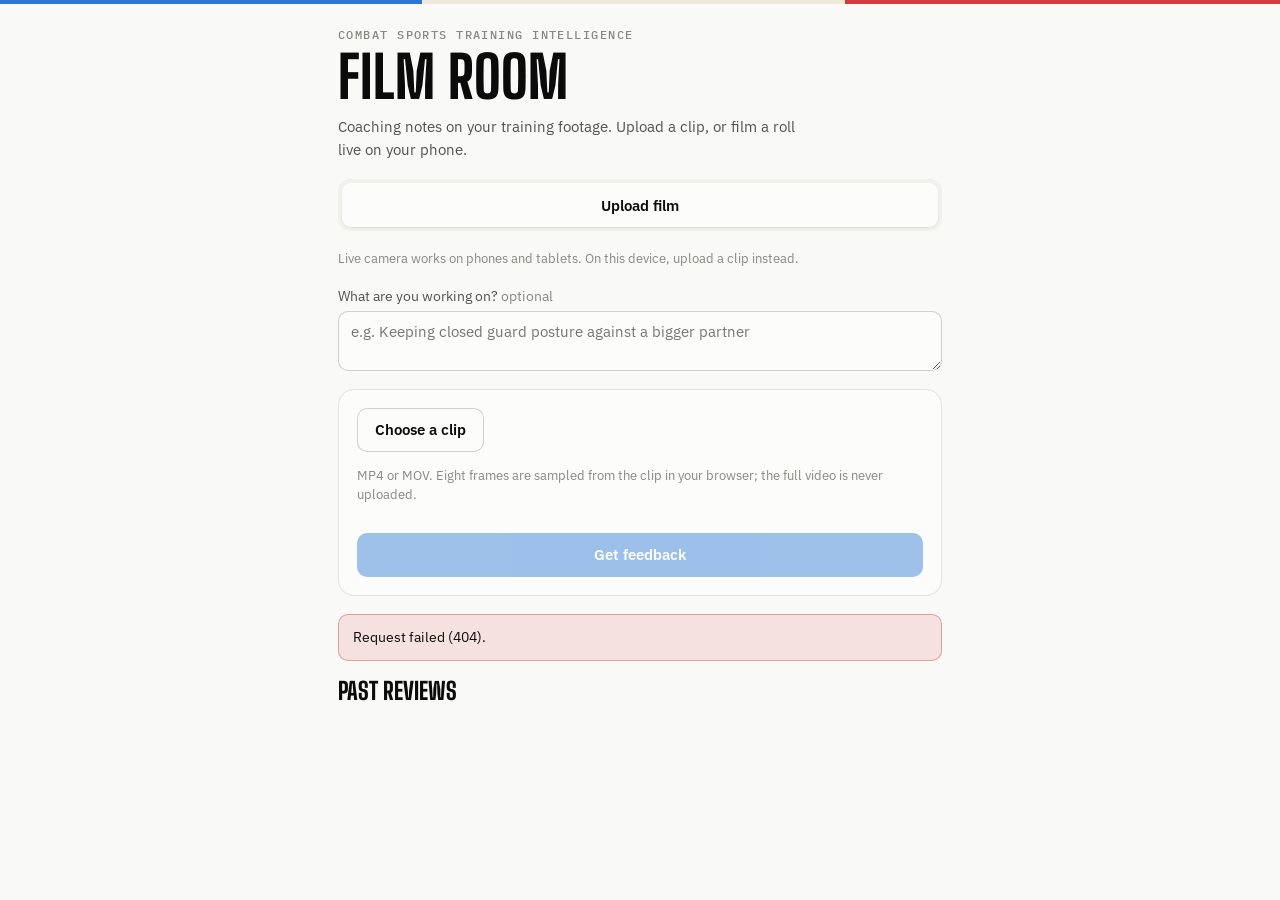
==== app/static/index.html @ 5978b4ed "Add Film Room app: upload and live-camera AI film review Flask backend (app/server.py) keeps the Ant" ====
<!doctype html>
<html lang="en">
<head>
<meta charset="UTF-8">
<meta name="viewport" content="width=device-width, initial-scale=1, viewport-fit=cover">
<title>Film Room</title>
<link rel="preconnect" href="https://fonts.googleapis.com">
<link rel="preconnect" href="https://fonts.gstatic.com" crossorigin>
<link href="https://fonts.googleapis.com/css2?family=Big+Shoulders+Display:wght@700;800&family=IBM+Plex+Sans:wght@400;500;600&family=IBM+Plex+Mono:wght@400;500&display=swap" rel="stylesheet">
<link rel="stylesheet" href="app.css">
</head>
<body>
<div class="tape"></div>
<main class="app">
  <header>
    <p class="eyebrow">Combat Sports Training Intelligence</p>
    <h1>Film Room</h1>
    <p class="lede">Coaching notes on your training footage. Upload a clip, or film a roll live on your phone.</p>
  </header>

  <form id="gate" class="panel" hidden>
    <label class="field">
      <span>Access code</span>
      <input id="tokenInput" type="password" autocomplete="off">
    </label>
    <button class="btn" type="submit">Unlock</button>
  </form>

  <nav class="modes" aria-label="Review mode">
    <button type="button" class="mode" data-mode="upload" aria-pressed="true">Upload film</button>
    <button type="button" class="mode" data-mode="live" aria-pressed="false" hidden>Live camera</button>
  </nav>
  <p id="desktopNote" class="hint" hidden>Live camera works on phones and tablets. On this device, upload a clip instead.</p>

  <label class="field">
    <span>What are you working on? <em>optional</em></span>
    <textarea id="context" rows="2" maxlength="500" placeholder="e.g. Keeping closed guard posture against a bigger partner"></textarea>
  </label>

  <section id="panelUpload" class="panel">
    <label class="btn btn-ghost file">
      Choose a clip
      <input id="clipInput" type="file" accept="video/*">
    </label>
    <p class="hint">MP4 or MOV. Eight frames are sampled from the clip in your browser; the full video is never uploaded.</p>
    <video id="clipVideo" class="offscreen" playsinline muted preload="auto"></video>
    <div id="thumbs" class="thumbs"></div>
    <button id="reviewClip" class="btn" type="button" disabled>Get feedback</button>
  </section>

  <section id="panelLive" class="panel" hidden>
    <div class="stage">
      <video id="liveVideo" playsinline muted></video>
      <p id="cue" class="cue" aria-live="polite">Start the camera and point it at the mat.</p>
    </div>
    <div class="row">
      <button id="liveStart" class="btn" type="button">Start camera</button>
      <button id="liveStop" class="btn btn-ghost" type="button" disabled>Stop and review</button>
    </div>
    <p id="liveStats" class="hint"></p>
  </section>

  <div id="notice" class="notice" role="alert" hidden></div>

  <section id="result" class="panel" hidden>
    <div class="result-head">
      <h2>Feedback</h2>
      <span id="resultMeta" class="meta"></span>
    </div>
    <div id="resultBody" class="body"></div>
  </section>

  <section class="history">
    <h2>Past reviews</h2>
    <div id="history"></div>
  </section>
</main>
<script src="app.js"></script>
</body>
</html>
---- app/static/app.css ----
:root {
  color-scheme: light;
  --page: #f9f9f7;
  --surface: #fcfcfb;
  --surface-2: #f1f0ea;
  --ink: #0b0b0b;
  --ink-2: #52514e;
  --muted: #898781;
  --border: rgba(11, 11, 11, 0.10);
  --border-strong: rgba(11, 11, 11, 0.18);
  --accent: #2a78d6;
  --accent-ink: #ffffff;
  --critical: #d03b3b;
}

@media (prefers-color-scheme: dark) {
  :root:not([data-theme="light"]) {
    color-scheme: dark;
    --page: #0d0d0d;
    --surface: #1a1a19;
    --surface-2: #202020;
    --ink: #ffffff;
    --ink-2: #c3c2b7;
    --muted: #8f8d87;
    --border: rgba(255, 255, 255, 0.10);
    --border-strong: rgba(255, 255, 255, 0.18);
    --accent: #3987e5;
    --accent-ink: #ffffff;
    --critical: #e2585a;
  }
}

:root[data-theme="dark"] {
  color-scheme: dark;
  --page: #0d0d0d;
  --surface: #1a1a19;
  --surface-2: #202020;
  --ink: #ffffff;
  --ink-2: #c3c2b7;
  --muted: #8f8d87;
  --border: rgba(255, 255, 255, 0.10);
  --border-strong: rgba(255, 255, 255, 0.18);
  --accent: #3987e5;
  --accent-ink: #ffffff;
  --critical: #e2585a;
}

*, *::before, *::after { box-sizing: border-box; }
[hidden] { display: none !important; }

body {
  margin: 0;
  background: var(--page);
  color: var(--ink);
  font-family: "IBM Plex Sans", system-ui, sans-serif;
  -webkit-font-smoothing: antialiased;
}

button:focus-visible, input:focus-visible, textarea:focus-visible, summary:focus-visible {
  outline: 2px solid var(--accent);
  outline-offset: 2px;
}

.tape {
  height: 4px;
  background: linear-gradient(90deg, var(--accent) 0 33%, #efe9da 33% 66%, var(--critical) 66%);
}

.app {
  max-width: 640px;
  margin: 0 auto;
  padding: 24px 18px calc(64px + env(safe-area-inset-bottom));
  display: flex;
  flex-direction: column;
  gap: 18px;
}

h1, h2 {
  font-family: "Big Shoulders Display", sans-serif;
  font-weight: 800;
  text-transform: uppercase;
  line-height: 1;
  margin: 0;
}
h1 { font-size: clamp(42px, 11vw, 58px); }
h2 { font-size: 24px; }

.eyebrow {
  margin: 0 0 6px;
  font: 500 12px/1.2 "IBM Plex Mono", monospace;
  letter-spacing: 0.12em;
  text-transform: uppercase;
  color: var(--muted);
}

.lede {
  margin: 10px 0 0;
  color: var(--ink-2);
  font-size: 15px;
  line-height: 1.5;
  max-width: 52ch;
}

.modes {
  display: grid;
  grid-auto-flow: column;
  grid-auto-columns: 1fr;
  gap: 4px;
  padding: 4px;
  background: var(--surface-2);
  border-radius: 12px;
}

.mode {
  min-height: 44px;
  border: 0;
  border-radius: 9px;
  background: transparent;
  color: var(--ink-2);
  font: 600 15px "IBM Plex Sans", sans-serif;
  cursor: pointer;
}
.mode[aria-pressed="true"] {
  background: var(--surface);
  color: var(--ink);
  box-shadow: 0 1px 2px rgba(0, 0, 0, 0.08);
}

.field {
  display: flex;
  flex-direction: column;
  gap: 6px;
  font-size: 14px;
  color: var(--ink-2);
}
.field em { color: var(--muted); font-style: normal; }

textarea, input[type="password"] {
  width: 100%;
  padding: 10px 12px;
  font: 15px "IBM Plex Sans", sans-serif;
  color: var(--ink);
  background: var(--surface);
  border: 1px solid var(--border-strong);
  border-radius: 10px;
}
textarea { resize: vertical; }

.panel {
  display: flex;
  flex-direction: column;
  gap: 14px;
  padding: 18px;
  background: var(--surface);
  border: 1px solid var(--border);
  border-radius: 16px;
}

.btn {
  min-height: 44px;
  padding: 0 18px;
  border: 0;
  border-radius: 10px;
  background: var(--accent);
  color: var(--accent-ink);
  font: 600 15px "IBM Plex Sans", sans-serif;
  cursor: pointer;
}
.btn:disabled { opacity: 0.45; cursor: not-allowed; }
.btn-ghost {
  background: transparent;
  color: var(--ink);
  box-shadow: inset 0 0 0 1px var(--border-strong);
}

.file {
  position: relative;
  display: inline-flex;
  align-items: center;
  justify-content: center;
  overflow: hidden;
  align-self: flex-start;
}
.file input {
  position: absolute;
  inset: 0;
  width: 100%;
  opacity: 0;
  cursor: pointer;
}

.row {
  display: flex;
  flex-wrap: wrap;
  gap: 10px;
}
.row > * { flex: 1 1 140px; }

.hint {
  margin: 0;
  font-size: 13px;
  line-height: 1.5;
  color: var(--muted);
}

.offscreen {
  position: absolute;
  width: 1px;
  height: 1px;
  opacity: 0;
  pointer-events: none;
}

.thumbs {
  display: grid;
  grid-template-columns: repeat(4, 1fr);
  gap: 6px;
}
.thumbs img {
  width: 100%;
  aspect-ratio: 4 / 3;
  object-fit: cover;
  border-radius: 8px;
  background: var(--surface-2);
}

.stage {
  position: relative;
  width: 100%;
  max-height: 70vh;
  aspect-ratio: 3 / 4;
  overflow: hidden;
  border-radius: 12px;
  background: #000;
}
.stage video {
  display: block;
  width: 100%;
  height: 100%;
  object-fit: cover;
}

.cue {
  position: absolute;
  left: 12px;
  right: 12px;
  bottom: 12px;
  margin: 0;
  padding: 12px 14px;
  border-radius: 10px;
  background: rgba(0, 0, 0, 0.72);
  color: #ffffff;
  font: 500 16px/1.4 "IBM Plex Sans", sans-serif;
}

.notice {
  padding: 12px 14px;
  border: 1px solid color-mix(in srgb, var(--critical) 40%, transparent);
  border-radius: 10px;
  background: color-mix(in srgb, var(--critical) 12%, transparent);
  font-size: 14px;
  line-height: 1.5;
}

.result-head {
  display: flex;
  flex-wrap: wrap;
  align-items: baseline;
  justify-content: space-between;
  gap: 12px;
}

.meta {
  font: 500 12px "IBM Plex Mono", monospace;
  color: var(--muted);
}

.body {
  max-width: 65ch;
  font-size: 15px;
  line-height: 1.6;
  white-space: pre-wrap;
}

.history { display: flex; flex-direction: column; gap: 10px; }
.history > div { display: flex; flex-direction: column; gap: 10px; }

details {
  padding: 12px 14px;
  background: var(--surface);
  border: 1px solid var(--border);
  border-radius: 12px;
}
summary {
  min-height: 28px;
  cursor: pointer;
  font-size: 14px;
  color: var(--ink-2);
}
details .body { margin-top: 10px; font-size: 14px; }

@media (prefers-reduced-motion: reduce) {
  * { scroll-behavior: auto !important; }
}
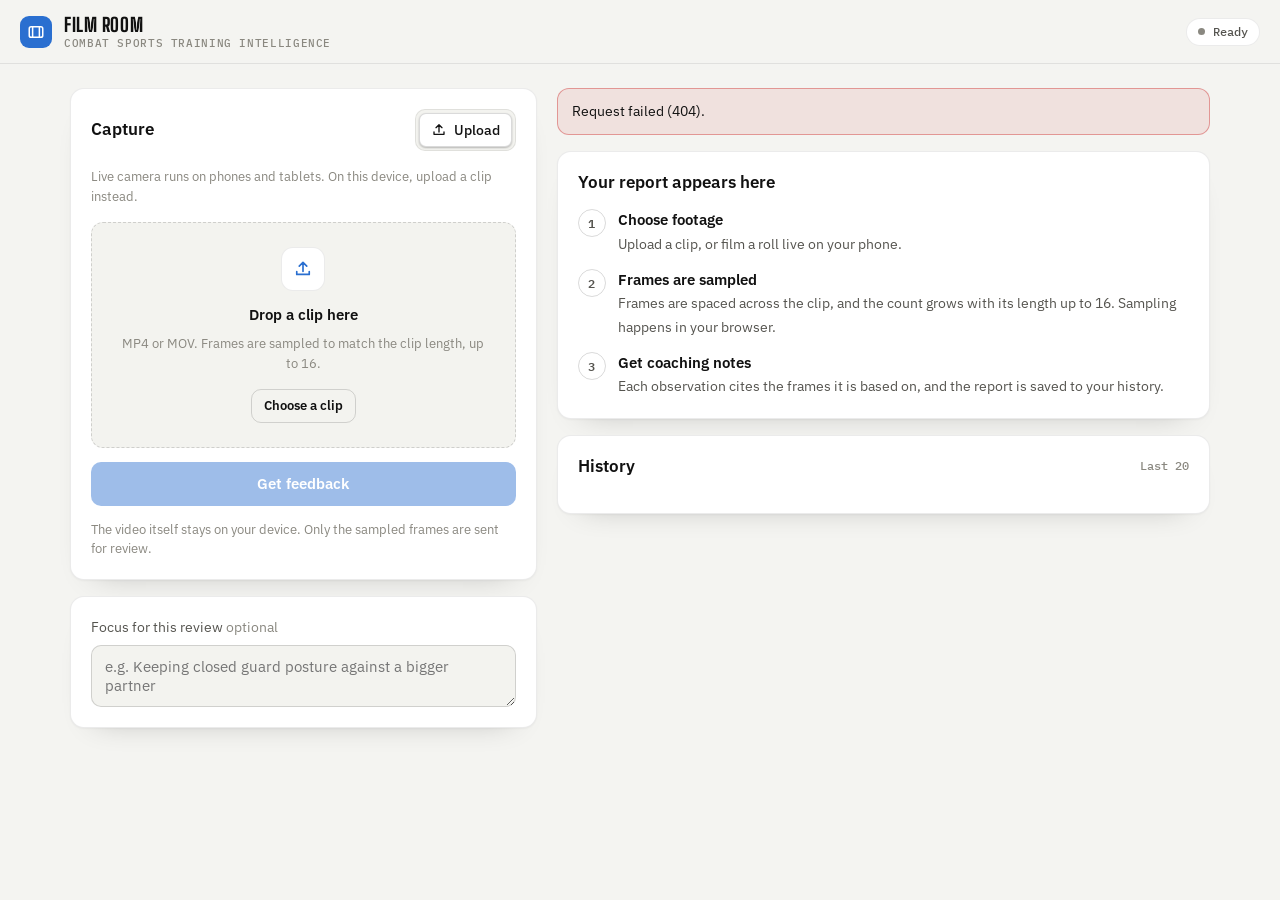
==== commit 85ba1804: "Add structured coaching reports, adaptive sampling, and tests Reports now use Claude's JSON-schema o" ====
--- a/app/static/index.html
+++ b/app/static/index.html
@@ -3,76 +3,145 @@
 <head>
 <meta charset="UTF-8">
 <meta name="viewport" content="width=device-width, initial-scale=1, viewport-fit=cover">
+<meta name="theme-color" content="#0d0e11">
 <title>Film Room</title>
 <link rel="preconnect" href="https://fonts.googleapis.com">
 <link rel="preconnect" href="https://fonts.gstatic.com" crossorigin>
-<link href="https://fonts.googleapis.com/css2?family=Big+Shoulders+Display:wght@700;800&family=IBM+Plex+Sans:wght@400;500;600&family=IBM+Plex+Mono:wght@400;500&display=swap" rel="stylesheet">
+<link href="https://fonts.googleapis.com/css2?family=Big+Shoulders+Display:wght@800&family=IBM+Plex+Sans:wght@400;500;600&family=IBM+Plex+Mono:wght@400;500;600&display=swap" rel="stylesheet">
 <link rel="stylesheet" href="app.css">
+<link rel="stylesheet" href="report.css">
 </head>
 <body>
-<div class="tape"></div>
-<main class="app">
-  <header>
-    <p class="eyebrow">Combat Sports Training Intelligence</p>
-    <h1>Film Room</h1>
-    <p class="lede">Coaching notes on your training footage. Upload a clip, or film a roll live on your phone.</p>
-  </header>
+<header class="topbar">
+  <div class="brand">
+    <span class="mark" aria-hidden="true">
+      <svg width="18" height="18" viewBox="0 0 24 24"><rect x="3" y="5" width="18" height="14" rx="2.5" fill="none" stroke="currentColor" stroke-width="2"/><path d="M7.5 5v14M16.5 5v14" stroke="currentColor" stroke-width="2"/></svg>
+    </span>
+    <div>
+      <p class="wordmark">Film Room</p>
+      <p class="crumb">Combat Sports Training Intelligence</p>
+    </div>
+  </div>
+  <span id="statusPill" class="pill" data-state="idle" role="status">
+    <span class="pill-dot" aria-hidden="true"></span>
+    <span id="statusText">Ready</span>
+  </span>
+</header>
 
-  <form id="gate" class="panel" hidden>
-    <label class="field">
-      <span>Access code</span>
-      <input id="tokenInput" type="password" autocomplete="off">
-    </label>
-    <button class="btn" type="submit">Unlock</button>
-  </form>
+<main class="layout">
+  <section class="capture" aria-label="Capture">
+    <form id="gate" class="card" hidden>
+      <label class="field">
+        <span>Access code</span>
+        <input id="tokenInput" type="password" autocomplete="off">
+      </label>
+      <button class="btn" type="submit">Unlock</button>
+    </form>
 
-  <nav class="modes" aria-label="Review mode">
-    <button type="button" class="mode" data-mode="upload" aria-pressed="true">Upload film</button>
-    <button type="button" class="mode" data-mode="live" aria-pressed="false" hidden>Live camera</button>
-  </nav>
-  <p id="desktopNote" class="hint" hidden>Live camera works on phones and tablets. On this device, upload a clip instead.</p>
+    <div class="card">
+      <div class="card-head">
+        <h2>Capture</h2>
+        <nav class="modes" aria-label="Review mode">
+          <button type="button" class="mode" data-mode="upload" aria-pressed="true">
+            <svg width="16" height="16" viewBox="0 0 24 24" aria-hidden="true"><path d="M12 15V4m0 0-4.5 4.5M12 4l4.5 4.5M4.5 15v3.5h15V15" fill="none" stroke="currentColor" stroke-width="2" stroke-linecap="round" stroke-linejoin="round"/></svg>
+            Upload
+          </button>
+          <button type="button" class="mode" data-mode="live" aria-pressed="false" hidden>
+            <svg width="16" height="16" viewBox="0 0 24 24" aria-hidden="true"><rect x="2.5" y="6.5" width="13" height="11" rx="2.5" fill="none" stroke="currentColor" stroke-width="2"/><path d="M15.5 11 21.5 7.5v9L15.5 13" fill="none" stroke="currentColor" stroke-width="2" stroke-linejoin="round"/></svg>
+            Live camera
+          </button>
+        </nav>
+      </div>
+      <p id="desktopNote" class="hint" hidden>Live camera runs on phones and tablets. On this device, upload a clip instead.</p>
 
-  <label class="field">
-    <span>What are you working on? <em>optional</em></span>
-    <textarea id="context" rows="2" maxlength="500" placeholder="e.g. Keeping closed guard posture against a bigger partner"></textarea>
-  </label>
+      <div id="panelUpload" class="stack">
+        <div id="dropzone" class="dropzone">
+          <span class="dropzone-icon" aria-hidden="true">
+            <svg width="20" height="20" viewBox="0 0 24 24"><path d="M12 15V4m0 0-4.5 4.5M12 4l4.5 4.5M4.5 15v3.5h15V15" fill="none" stroke="currentColor" stroke-width="2" stroke-linecap="round" stroke-linejoin="round"/></svg>
+          </span>
+          <span class="drop-title">Drop a clip here</span>
+          <span id="dropSub" class="drop-sub">MP4 or MOV. Frames are sampled to match the clip length, up to 16.</span>
+          <button id="chooseClip" class="btn btn-ghost btn-sm" type="button">Choose a clip</button>
+        </div>
+        <input id="clipInput" class="offscreen" type="file" accept="video/*" tabindex="-1">
+        <video id="clipVideo" class="offscreen" playsinline muted preload="auto"></video>
 
-  <section id="panelUpload" class="panel">
-    <label class="btn btn-ghost file">
-      Choose a clip
-      <input id="clipInput" type="file" accept="video/*">
-    </label>
-    <p class="hint">MP4 or MOV. Eight frames are sampled from the clip in your browser; the full video is never uploaded.</p>
-    <video id="clipVideo" class="offscreen" playsinline muted preload="auto"></video>
-    <div id="thumbs" class="thumbs"></div>
-    <button id="reviewClip" class="btn" type="button" disabled>Get feedback</button>
+        <div id="progress" class="progress" hidden>
+          <div class="progress-track"><div id="progressBar" class="progress-fill"></div></div>
+          <span id="progressText" class="progress-text"></span>
+        </div>
+        <div id="strip" class="strip" aria-label="Sampled frames"></div>
+
+        <button id="reviewClip" class="btn btn-block" type="button" disabled>Get feedback</button>
+        <p class="hint">The video itself stays on your device. Only the sampled frames are sent for review.</p>
+      </div>
+
+      <div id="panelLive" class="stack" hidden>
+        <div class="viewfinder">
+          <video id="liveVideo" playsinline muted aria-label="Live camera preview"></video>
+          <span class="corner tl" aria-hidden="true"></span>
+          <span class="corner tr" aria-hidden="true"></span>
+          <span class="corner bl" aria-hidden="true"></span>
+          <span class="corner br" aria-hidden="true"></span>
+          <span id="rec" class="rec" hidden><span class="rec-dot" aria-hidden="true"></span>REC</span>
+          <p id="cue" class="cue" aria-live="polite">Point the camera at the mat, then start.</p>
+        </div>
+        <dl class="stats">
+          <div><dt>Cues</dt><dd id="statCues">0</dd></div>
+          <div><dt>Frames</dt><dd id="statFrames">0</dd></div>
+          <div><dt>Elapsed</dt><dd id="statTime">0:00</dd></div>
+        </dl>
+        <div class="row">
+          <button id="liveStart" class="btn" type="button">Start camera</button>
+          <button id="liveStop" class="btn btn-ghost" type="button" disabled>Stop and review</button>
+        </div>
+      </div>
+    </div>
+
+    <div class="card">
+      <label class="field">
+        <span>Focus for this review <em>optional</em></span>
+        <textarea id="context" rows="2" maxlength="500" placeholder="e.g. Keeping closed guard posture against a bigger partner"></textarea>
+      </label>
+    </div>
   </section>
 
-  <section id="panelLive" class="panel" hidden>
-    <div class="stage">
-      <video id="liveVideo" playsinline muted></video>
-      <p id="cue" class="cue" aria-live="polite">Start the camera and point it at the mat.</p>
+  <section class="report" aria-label="Report">
+    <div id="notice" class="notice" role="alert" hidden></div>
+
+    <div id="empty" class="card">
+      <div class="card-head">
+        <h2>Your report appears here</h2>
+      </div>
+      <ol class="steps">
+        <li><span class="step-num">1</span><div><strong>Choose footage</strong><span>Upload a clip, or film a roll live on your phone.</span></div></li>
+        <li><span class="step-num">2</span><div><strong>Frames are sampled</strong><span>Frames are spaced across the clip, and the count grows with its length up to 16. Sampling happens in your browser.</span></div></li>
+        <li><span class="step-num">3</span><div><strong>Get coaching notes</strong><span>Each observation cites the frames it is based on, and the report is saved to your history.</span></div></li>
+      </ol>
     </div>
-    <div class="row">
-      <button id="liveStart" class="btn" type="button">Start camera</button>
-      <button id="liveStop" class="btn btn-ghost" type="button" disabled>Stop and review</button>
-    </div>
-    <p id="liveStats" class="hint"></p>
-  </section>
 
-  <div id="notice" class="notice" role="alert" hidden></div>
+    <article id="result" class="card" hidden>
+      <div class="card-head">
+        <div>
+          <p class="eyebrow">Coaching report</p>
+          <h2>Feedback</h2>
+        </div>
+        <button id="copyReport" class="btn btn-ghost btn-sm" type="button">Copy</button>
+      </div>
+      <div class="meta-row">
+        <span id="resultSource" class="chip">Uploaded clip</span>
+        <span id="resultMeta" class="meta"></span>
+      </div>
+      <div id="resultCards" class="cards"></div>
+    </article>
 
-  <section id="result" class="panel" hidden>
-    <div class="result-head">
-      <h2>Feedback</h2>
-      <span id="resultMeta" class="meta"></span>
-    </div>
-    <div id="resultBody" class="body"></div>
-  </section>
-
-  <section class="history">
-    <h2>Past reviews</h2>
-    <div id="history"></div>
+    <section class="card">
+      <div class="card-head">
+        <h2>History</h2>
+        <span class="meta">Last 20</span>
+      </div>
+      <div id="history" class="history-list"></div>
+    </section>
   </section>
 </main>
 <script src="app.js"></script>
--- a/app/static/app.css
+++ b/app/static/app.css
@@ -1,48 +1,68 @@
+/* Film Room. Dark-first, with a light variant. Tokens live on bare :root,
+   are swapped for light under the media query, and again under [data-theme]
+   so a manual choice wins in both directions. */
+
 :root {
+  color-scheme: dark;
+  --bg: #0d0e11;
+  --surface: #14151a;
+  --surface-2: #1b1d23;
+  --line: rgba(255, 255, 255, 0.08);
+  --line-strong: rgba(255, 255, 255, 0.15);
+  --text: #f2f2ef;
+  --text-2: #a7a7a0;
+  --text-3: #6e6e68;
+  --accent: #3987e5;
+  --accent-hover: #4a93ec;
+  --accent-ink: #ffffff;
+  --accent-soft: rgba(57, 135, 229, 0.14);
+  --warm: #eb6834;
+  --warm-soft: rgba(235, 104, 52, 0.14);
+  --danger: #e2585a;
+  --shadow: 0 1px 0 rgba(255, 255, 255, 0.03) inset, 0 16px 36px -24px rgba(0, 0, 0, 0.7);
+  --radius: 14px;
+}
+
+@media (prefers-color-scheme: light) {
+  :root:not([data-theme="dark"]) {
+    color-scheme: light;
+    --bg: #f4f4f1;
+    --surface: #ffffff;
+    --surface-2: #f3f3ef;
+    --line: rgba(12, 12, 12, 0.08);
+    --line-strong: rgba(12, 12, 12, 0.15);
+    --text: #111111;
+    --text-2: #55544f;
+    --text-3: #8a8880;
+    --accent: #2a6fd0;
+    --accent-hover: #225fbb;
+    --accent-ink: #ffffff;
+    --accent-soft: rgba(42, 111, 208, 0.10);
+    --warm: #d55a24;
+    --warm-soft: rgba(213, 90, 36, 0.10);
+    --danger: #cf3b3b;
+    --shadow: 0 1px 2px rgba(12, 12, 12, 0.04), 0 16px 32px -26px rgba(12, 12, 12, 0.3);
+  }
+}
+
+:root[data-theme="light"] {
   color-scheme: light;
-  --page: #f9f9f7;
-  --surface: #fcfcfb;
-  --surface-2: #f1f0ea;
-  --ink: #0b0b0b;
-  --ink-2: #52514e;
-  --muted: #898781;
-  --border: rgba(11, 11, 11, 0.10);
-  --border-strong: rgba(11, 11, 11, 0.18);
-  --accent: #2a78d6;
+  --bg: #f4f4f1;
+  --surface: #ffffff;
+  --surface-2: #f3f3ef;
+  --line: rgba(12, 12, 12, 0.08);
+  --line-strong: rgba(12, 12, 12, 0.15);
+  --text: #111111;
+  --text-2: #55544f;
+  --text-3: #8a8880;
+  --accent: #2a6fd0;
+  --accent-hover: #225fbb;
   --accent-ink: #ffffff;
-  --critical: #d03b3b;
-}
-
-@media (prefers-color-scheme: dark) {
-  :root:not([data-theme="light"]) {
-    color-scheme: dark;
-    --page: #0d0d0d;
-    --surface: #1a1a19;
-    --surface-2: #202020;
-    --ink: #ffffff;
-    --ink-2: #c3c2b7;
-    --muted: #8f8d87;
-    --border: rgba(255, 255, 255, 0.10);
-    --border-strong: rgba(255, 255, 255, 0.18);
-    --accent: #3987e5;
-    --accent-ink: #ffffff;
-    --critical: #e2585a;
-  }
-}
-
-:root[data-theme="dark"] {
-  color-scheme: dark;
-  --page: #0d0d0d;
-  --surface: #1a1a19;
-  --surface-2: #202020;
-  --ink: #ffffff;
-  --ink-2: #c3c2b7;
-  --muted: #8f8d87;
-  --border: rgba(255, 255, 255, 0.10);
-  --border-strong: rgba(255, 255, 255, 0.18);
-  --accent: #3987e5;
-  --accent-ink: #ffffff;
-  --critical: #e2585a;
+  --accent-soft: rgba(42, 111, 208, 0.10);
+  --warm: #d55a24;
+  --warm-soft: rgba(213, 90, 36, 0.10);
+  --danger: #cf3b3b;
+  --shadow: 0 1px 2px rgba(12, 12, 12, 0.04), 0 16px 32px -26px rgba(12, 12, 12, 0.3);
 }
 
 *, *::before, *::after { box-sizing: border-box; }
@@ -50,9 +70,10 @@
 
 body {
   margin: 0;
-  background: var(--page);
-  color: var(--ink);
-  font-family: "IBM Plex Sans", system-ui, sans-serif;
+  min-height: 100vh;
+  background: var(--bg);
+  color: var(--text);
+  font: 400 15px / 1.55 "IBM Plex Sans", system-ui, sans-serif;
   -webkit-font-smoothing: antialiased;
 }
 
@@ -61,132 +82,179 @@
   outline-offset: 2px;
 }
 
-.tape {
-  height: 4px;
-  background: linear-gradient(90deg, var(--accent) 0 33%, #efe9da 33% 66%, var(--critical) 66%);
-}
-
-.app {
-  max-width: 640px;
+/* ---------- app bar ---------- */
+
+.topbar {
+  position: sticky;
+  top: 0;
+  z-index: 10;
+  display: flex;
+  align-items: center;
+  justify-content: space-between;
+  gap: 16px;
+  height: 64px;
+  padding: 0 20px;
+  background: color-mix(in srgb, var(--bg) 88%, transparent);
+  backdrop-filter: blur(12px);
+  border-bottom: 1px solid var(--line);
+}
+
+.brand {
+  display: flex;
+  align-items: center;
+  gap: 12px;
+  min-width: 0;
+}
+
+.mark {
+  display: grid;
+  place-items: center;
+  flex: none;
+  width: 32px;
+  height: 32px;
+  border-radius: 9px;
+  background: var(--accent);
+  color: var(--accent-ink);
+}
+
+.wordmark {
+  margin: 0;
+  font: 800 19px / 1 "Big Shoulders Display", sans-serif;
+  letter-spacing: 0.03em;
+  text-transform: uppercase;
+}
+
+.crumb {
+  margin: 4px 0 0;
+  font: 500 10.5px / 1 "IBM Plex Mono", monospace;
+  letter-spacing: 0.06em;
+  text-transform: uppercase;
+  color: var(--text-3);
+  white-space: nowrap;
+}
+
+.pill {
+  display: inline-flex;
+  align-items: center;
+  gap: 8px;
+  flex: none;
+  min-height: 28px;
+  padding: 0 11px;
+  border: 1px solid var(--line);
+  border-radius: 999px;
+  background: var(--surface);
+  font: 500 12px "IBM Plex Mono", monospace;
+  color: var(--text-2);
+}
+.pill-dot {
+  width: 7px;
+  height: 7px;
+  border-radius: 50%;
+  background: var(--text-3);
+}
+.pill[data-state="busy"] .pill-dot {
+  background: var(--accent);
+  animation: pulse 1s ease-in-out infinite;
+}
+.pill[data-state="live"] {
+  color: var(--text);
+  border-color: color-mix(in srgb, var(--danger) 50%, transparent);
+}
+.pill[data-state="live"] .pill-dot {
+  background: var(--danger);
+  animation: pulse 1.4s ease-in-out infinite;
+}
+
+@keyframes pulse {
+  50% { opacity: 0.3; }
+}
+
+/* ---------- two-column workspace ---------- */
+
+.layout {
+  display: grid;
+  grid-template-columns: minmax(0, 5fr) minmax(0, 7fr);
+  gap: 20px;
+  align-items: start;
+  max-width: 1180px;
   margin: 0 auto;
-  padding: 24px 18px calc(64px + env(safe-area-inset-bottom));
+  padding: 24px 20px calc(64px + env(safe-area-inset-bottom));
+}
+
+.capture {
+  position: sticky;
+  top: 88px;
   display: flex;
   flex-direction: column;
-  gap: 18px;
-}
-
-h1, h2 {
-  font-family: "Big Shoulders Display", sans-serif;
-  font-weight: 800;
-  text-transform: uppercase;
-  line-height: 1;
-  margin: 0;
-}
-h1 { font-size: clamp(42px, 11vw, 58px); }
-h2 { font-size: 24px; }
+  gap: 16px;
+}
+
+.report {
+  display: flex;
+  flex-direction: column;
+  gap: 16px;
+  min-width: 0;
+}
+
+@media (max-width: 900px) {
+  .layout { grid-template-columns: 1fr; padding: 16px; }
+  .capture { position: static; }
+}
+@media (max-width: 560px) {
+  .crumb { display: none; }
+}
+
+/* ---------- cards and type ---------- */
+
+.card {
+  display: flex;
+  flex-direction: column;
+  gap: 16px;
+  padding: 20px;
+  background: var(--surface);
+  border: 1px solid var(--line);
+  border-radius: var(--radius);
+  box-shadow: var(--shadow);
+}
+
+.card-head {
+  display: flex;
+  align-items: center;
+  justify-content: space-between;
+  gap: 12px;
+  flex-wrap: wrap;
+}
+
+h2 {
+  margin: 0;
+  font: 600 17px / 1.25 "IBM Plex Sans", sans-serif;
+}
 
 .eyebrow {
   margin: 0 0 6px;
-  font: 500 12px/1.2 "IBM Plex Mono", monospace;
+  font: 500 11px / 1.2 "IBM Plex Mono", monospace;
   letter-spacing: 0.12em;
   text-transform: uppercase;
-  color: var(--muted);
-}
-
-.lede {
-  margin: 10px 0 0;
-  color: var(--ink-2);
-  font-size: 15px;
+  color: var(--text-3);
+}
+
+.hint {
+  margin: 0;
+  font-size: 13px;
   line-height: 1.5;
-  max-width: 52ch;
-}
-
-.modes {
-  display: grid;
-  grid-auto-flow: column;
-  grid-auto-columns: 1fr;
-  gap: 4px;
-  padding: 4px;
-  background: var(--surface-2);
-  border-radius: 12px;
-}
-
-.mode {
-  min-height: 44px;
-  border: 0;
-  border-radius: 9px;
-  background: transparent;
-  color: var(--ink-2);
-  font: 600 15px "IBM Plex Sans", sans-serif;
-  cursor: pointer;
-}
-.mode[aria-pressed="true"] {
-  background: var(--surface);
-  color: var(--ink);
-  box-shadow: 0 1px 2px rgba(0, 0, 0, 0.08);
-}
-
-.field {
-  display: flex;
-  flex-direction: column;
-  gap: 6px;
-  font-size: 14px;
-  color: var(--ink-2);
-}
-.field em { color: var(--muted); font-style: normal; }
-
-textarea, input[type="password"] {
-  width: 100%;
-  padding: 10px 12px;
-  font: 15px "IBM Plex Sans", sans-serif;
-  color: var(--ink);
-  background: var(--surface);
-  border: 1px solid var(--border-strong);
-  border-radius: 10px;
-}
-textarea { resize: vertical; }
-
-.panel {
+  color: var(--text-3);
+}
+
+.meta {
+  font: 500 12px / 1.4 "IBM Plex Mono", monospace;
+  color: var(--text-3);
+  font-variant-numeric: tabular-nums;
+}
+
+.stack {
   display: flex;
   flex-direction: column;
   gap: 14px;
-  padding: 18px;
-  background: var(--surface);
-  border: 1px solid var(--border);
-  border-radius: 16px;
-}
-
-.btn {
-  min-height: 44px;
-  padding: 0 18px;
-  border: 0;
-  border-radius: 10px;
-  background: var(--accent);
-  color: var(--accent-ink);
-  font: 600 15px "IBM Plex Sans", sans-serif;
-  cursor: pointer;
-}
-.btn:disabled { opacity: 0.45; cursor: not-allowed; }
-.btn-ghost {
-  background: transparent;
-  color: var(--ink);
-  box-shadow: inset 0 0 0 1px var(--border-strong);
-}
-
-.file {
-  position: relative;
-  display: inline-flex;
-  align-items: center;
-  justify-content: center;
-  overflow: hidden;
-  align-self: flex-start;
-}
-.file input {
-  position: absolute;
-  inset: 0;
-  width: 100%;
-  opacity: 0;
-  cursor: pointer;
 }
 
 .row {
@@ -194,14 +262,7 @@
   flex-wrap: wrap;
   gap: 10px;
 }
-.row > * { flex: 1 1 140px; }
-
-.hint {
-  margin: 0;
-  font-size: 13px;
-  line-height: 1.5;
-  color: var(--muted);
-}
+.row > * { flex: 1 1 150px; }
 
 .offscreen {
   position: absolute;
@@ -211,33 +272,250 @@
   pointer-events: none;
 }
 
-.thumbs {
+/* ---------- mode switch ---------- */
+
+.modes {
+  display: inline-grid;
+  grid-auto-flow: column;
+  gap: 2px;
+  padding: 3px;
+  background: var(--surface-2);
+  border: 1px solid var(--line);
+  border-radius: 10px;
+}
+
+.mode {
+  display: inline-flex;
+  align-items: center;
+  gap: 7px;
+  min-height: 34px;
+  padding: 0 12px;
+  border: 0;
+  border-radius: 7px;
+  background: transparent;
+  color: var(--text-2);
+  font: 500 13.5px "IBM Plex Sans", sans-serif;
+  cursor: pointer;
+}
+.mode[aria-pressed="true"] {
+  background: var(--surface);
+  color: var(--text);
+  box-shadow: 0 1px 2px rgba(0, 0, 0, 0.25), inset 0 0 0 1px var(--line-strong);
+}
+
+/* ---------- buttons and fields ---------- */
+
+.btn {
+  display: inline-flex;
+  align-items: center;
+  justify-content: center;
+  gap: 8px;
+  min-height: 44px;
+  padding: 0 18px;
+  border: 1px solid transparent;
+  border-radius: 10px;
+  background: var(--accent);
+  color: var(--accent-ink);
+  font: 600 14.5px "IBM Plex Sans", sans-serif;
+  cursor: pointer;
+  transition: background 0.15s, border-color 0.15s, opacity 0.15s;
+}
+.btn:hover:not(:disabled) { background: var(--accent-hover); }
+.btn:active:not(:disabled) { transform: translateY(1px); }
+.btn:disabled { opacity: 0.45; cursor: not-allowed; }
+.btn-block { width: 100%; }
+.btn-ghost {
+  background: transparent;
+  color: var(--text);
+  border-color: var(--line-strong);
+}
+.btn-ghost:hover:not(:disabled) { background: var(--surface-2); }
+.btn-sm {
+  min-height: 34px;
+  padding: 0 12px;
+  font-size: 13px;
+}
+
+.field {
+  display: flex;
+  flex-direction: column;
+  gap: 8px;
+  font-size: 13.5px;
+  color: var(--text-2);
+}
+.field em { font-style: normal; color: var(--text-3); }
+
+textarea, input[type="password"] {
+  width: 100%;
+  padding: 11px 13px;
+  font: 14.5px "IBM Plex Sans", sans-serif;
+  color: var(--text);
+  background: var(--surface-2);
+  border: 1px solid var(--line-strong);
+  border-radius: 10px;
+}
+textarea { resize: vertical; }
+
+/* ---------- upload ---------- */
+
+.dropzone {
+  display: flex;
+  flex-direction: column;
+  align-items: center;
+  justify-content: center;
+  gap: 8px;
+  min-height: 180px;
+  padding: 24px;
+  text-align: center;
+  border: 1px dashed var(--line-strong);
+  border-radius: 12px;
+  background: var(--surface-2);
+  cursor: pointer;
+  transition: border-color 0.2s, background 0.2s;
+}
+.dropzone:hover,
+.dropzone.is-over {
+  border-color: var(--accent);
+  background: var(--accent-soft);
+}
+.dropzone-icon {
+  display: grid;
+  place-items: center;
+  width: 44px;
+  height: 44px;
+  margin-bottom: 4px;
+  border: 1px solid var(--line);
+  border-radius: 12px;
+  background: var(--surface);
+  color: var(--accent);
+}
+.drop-title {
+  font-weight: 600;
+  font-size: 15px;
+}
+.drop-sub {
+  max-width: 100%;
+  font-size: 13px;
+  color: var(--text-3);
+  overflow-wrap: anywhere;
+}
+.dropzone .btn { margin-top: 6px; }
+
+.progress {
+  display: grid;
+  gap: 6px;
+}
+.progress-track {
+  height: 4px;
+  overflow: hidden;
+  border-radius: 999px;
+  background: var(--surface-2);
+}
+.progress-fill {
+  width: 0;
+  height: 100%;
+  background: var(--accent);
+  transition: width 0.3s ease;
+}
+.progress-text {
+  font: 500 12px "IBM Plex Mono", monospace;
+  color: var(--text-3);
+}
+
+/* film strip: the one playful element, tied to the subject */
+.strip {
+  position: relative;
   display: grid;
   grid-template-columns: repeat(4, 1fr);
+  gap: 10px;
+  padding: 16px 10px;
+  border-radius: 6px;
+  background: #07080a;
+}
+.strip::before,
+.strip::after {
+  content: "";
+  position: absolute;
+  left: 0;
+  right: 0;
+  height: 6px;
+  background: repeating-linear-gradient(90deg, #26282d 0 9px, transparent 9px 17px);
+}
+.strip::before { top: 4px; }
+.strip::after { bottom: 4px; }
+.strip:empty { display: none; }
+
+.frame {
+  display: flex;
+  flex-direction: column;
   gap: 6px;
-}
-.thumbs img {
+  margin: 0;
+  animation: rise 0.4s ease both;
+}
+.frame img {
+  display: block;
   width: 100%;
   aspect-ratio: 4 / 3;
   object-fit: cover;
-  border-radius: 8px;
-  background: var(--surface-2);
-}
-
-.stage {
+  border-radius: 3px;
+  background: #111;
+}
+.frame figcaption {
+  font: 500 10.5px "IBM Plex Mono", monospace;
+  letter-spacing: 0.06em;
+  color: #8a8982;
+}
+
+/* ---------- live viewfinder ---------- */
+
+.viewfinder {
   position: relative;
   width: 100%;
-  max-height: 70vh;
   aspect-ratio: 3 / 4;
+  max-height: 62vh;
   overflow: hidden;
   border-radius: 12px;
   background: #000;
 }
-.stage video {
+.viewfinder video {
   display: block;
   width: 100%;
   height: 100%;
   object-fit: cover;
+}
+
+.corner {
+  position: absolute;
+  width: 26px;
+  height: 26px;
+  border: 0 solid rgba(255, 255, 255, 0.8);
+}
+.corner.tl { top: 14px; left: 14px; border-top-width: 2px; border-left-width: 2px; border-top-left-radius: 6px; }
+.corner.tr { top: 14px; right: 14px; border-top-width: 2px; border-right-width: 2px; border-top-right-radius: 6px; }
+.corner.bl { bottom: 14px; left: 14px; border-bottom-width: 2px; border-left-width: 2px; border-bottom-left-radius: 6px; }
+.corner.br { bottom: 14px; right: 14px; border-bottom-width: 2px; border-right-width: 2px; border-bottom-right-radius: 6px; }
+
+.rec {
+  position: absolute;
+  top: 16px;
+  left: 50%;
+  transform: translateX(-50%);
+  display: inline-flex;
+  align-items: center;
+  gap: 7px;
+  padding: 4px 10px;
+  border-radius: 999px;
+  background: rgba(0, 0, 0, 0.55);
+  color: #ffffff;
+  font: 600 11px "IBM Plex Mono", monospace;
+  letter-spacing: 0.1em;
+}
+.rec-dot {
+  width: 8px;
+  height: 8px;
+  border-radius: 50%;
+  background: var(--danger);
+  animation: pulse 1.4s ease-in-out infinite;
 }
 
 .cue {
@@ -248,57 +526,248 @@
   margin: 0;
   padding: 12px 14px;
   border-radius: 10px;
-  background: rgba(0, 0, 0, 0.72);
+  background: rgba(8, 8, 10, 0.72);
+  backdrop-filter: blur(8px);
   color: #ffffff;
-  font: 500 16px/1.4 "IBM Plex Sans", sans-serif;
-}
+  font: 500 15.5px / 1.45 "IBM Plex Sans", sans-serif;
+}
+
+.stats {
+  display: grid;
+  grid-template-columns: repeat(3, 1fr);
+  gap: 1px;
+  margin: 0;
+  overflow: hidden;
+  background: var(--line);
+  border: 1px solid var(--line);
+  border-radius: 10px;
+}
+.stats div {
+  padding: 10px 12px;
+  background: var(--surface-2);
+}
+.stats dt {
+  font: 500 10.5px "IBM Plex Mono", monospace;
+  letter-spacing: 0.08em;
+  text-transform: uppercase;
+  color: var(--text-3);
+}
+.stats dd {
+  margin: 4px 0 0;
+  font: 600 18px "IBM Plex Mono", monospace;
+  font-variant-numeric: tabular-nums;
+  color: var(--text);
+}
+
+/* ---------- empty state ---------- */
+
+.steps {
+  display: grid;
+  gap: 14px;
+  margin: 0;
+  padding: 0;
+  list-style: none;
+}
+.steps li {
+  display: grid;
+  grid-template-columns: 28px 1fr;
+  gap: 12px;
+  align-items: start;
+}
+.step-num {
+  display: grid;
+  place-items: center;
+  width: 28px;
+  height: 28px;
+  border: 1px solid var(--line-strong);
+  border-radius: 50%;
+  font: 600 12px "IBM Plex Mono", monospace;
+  color: var(--text-2);
+}
+.steps strong {
+  display: block;
+  font-weight: 600;
+  font-size: 14.5px;
+}
+.steps span:not(.step-num) {
+  font-size: 13.5px;
+  color: var(--text-2);
+}
+
+/* ---------- report ---------- */
 
 .notice {
   padding: 12px 14px;
-  border: 1px solid color-mix(in srgb, var(--critical) 40%, transparent);
-  border-radius: 10px;
-  background: color-mix(in srgb, var(--critical) 12%, transparent);
+  border: 1px solid color-mix(in srgb, var(--danger) 45%, transparent);
+  border-radius: 12px;
+  background: color-mix(in srgb, var(--danger) 10%, transparent);
   font-size: 14px;
   line-height: 1.5;
 }
 
-.result-head {
+.meta-row {
   display: flex;
   flex-wrap: wrap;
-  align-items: baseline;
-  justify-content: space-between;
+  align-items: center;
+  gap: 10px;
+  margin-top: -6px;
+}
+
+.chip {
+  display: inline-flex;
+  align-items: center;
+  min-height: 24px;
+  padding: 0 9px;
+  border-radius: 999px;
+  background: var(--accent-soft);
+  color: var(--accent);
+  font: 600 11.5px "IBM Plex Sans", sans-serif;
+}
+.chip.live {
+  background: var(--warm-soft);
+  color: var(--warm);
+}
+
+.cards {
+  display: grid;
   gap: 12px;
 }
 
-.meta {
+.section {
+  display: grid;
+  gap: 10px;
+  padding: 16px 18px;
+  border: 1px solid var(--line);
+  border-radius: 12px;
+  background: var(--surface-2);
+  animation: rise 0.45s cubic-bezier(0.2, 0.7, 0.2, 1) both;
+}
+.section-head {
+  display: flex;
+  align-items: center;
+  gap: 10px;
+}
+.section-head h3 {
+  margin: 0;
+  font: 600 14.5px "IBM Plex Sans", sans-serif;
+}
+.section-icon {
+  display: grid;
+  place-items: center;
+  flex: none;
+  width: 28px;
+  height: 28px;
+  border-radius: 8px;
+  background: var(--accent-soft);
+  color: var(--accent);
+}
+.section-icon svg { width: 16px; height: 16px; }
+.section[data-kind="work"] .section-icon {
+  background: var(--warm-soft);
+  color: var(--warm);
+}
+.section[data-kind="caveat"] .section-icon {
+  background: var(--surface);
+  color: var(--text-3);
+  border: 1px solid var(--line);
+}
+
+.section-body {
+  display: grid;
+  gap: 8px;
+}
+.section-body p,
+.section-body li {
+  margin: 0;
+  font-size: 14.5px;
+  line-height: 1.6;
+  color: var(--text);
+}
+.section-body ol {
+  display: grid;
+  gap: 8px;
+  margin: 0;
+  padding-left: 20px;
+}
+.section[data-kind="caveat"] .section-body p,
+.section[data-kind="intro"] .section-body p {
+  font-size: 13.5px;
+  color: var(--text-2);
+}
+
+.skeleton {
+  height: 84px;
+  border-radius: 12px;
+  background: linear-gradient(90deg, var(--surface-2) 25%, var(--line) 50%, var(--surface-2) 75%);
+  background-size: 200% 100%;
+  animation: shimmer 1.3s linear infinite;
+}
+@keyframes shimmer {
+  from { background-position: 200% 0; }
+  to { background-position: -200% 0; }
+}
+
+@keyframes rise {
+  from { opacity: 0; transform: translateY(8px); }
+  to { opacity: 1; transform: none; }
+}
+
+/* ---------- history ---------- */
+
+.history-list {
+  display: grid;
+  gap: 8px;
+}
+.history-list > .hint { padding: 4px 0; }
+
+details {
+  overflow: hidden;
+  border: 1px solid var(--line);
+  border-radius: 10px;
+  background: var(--surface-2);
+}
+summary {
+  display: flex;
+  align-items: center;
+  flex-wrap: wrap;
+  gap: 10px;
+  min-height: 48px;
+  padding: 10px 14px;
+  cursor: pointer;
+  list-style: none;
+  font-size: 13.5px;
+  color: var(--text-2);
+}
+summary::-webkit-details-marker { display: none; }
+summary::after {
+  content: "";
+  margin-left: auto;
+  width: 7px;
+  height: 7px;
+  border-right: 1.5px solid var(--text-3);
+  border-bottom: 1.5px solid var(--text-3);
+  transform: rotate(45deg);
+  transition: transform 0.2s;
+}
+details[open] summary::after { transform: rotate(-135deg); }
+
+.when {
   font: 500 12px "IBM Plex Mono", monospace;
-  color: var(--muted);
-}
-
-.body {
-  max-width: 65ch;
-  font-size: 15px;
-  line-height: 1.6;
-  white-space: pre-wrap;
-}
-
-.history { display: flex; flex-direction: column; gap: 10px; }
-.history > div { display: flex; flex-direction: column; gap: 10px; }
-
-details {
-  padding: 12px 14px;
-  background: var(--surface);
-  border: 1px solid var(--border);
-  border-radius: 12px;
-}
-summary {
-  min-height: 28px;
-  cursor: pointer;
-  font-size: 14px;
-  color: var(--ink-2);
-}
-details .body { margin-top: 10px; font-size: 14px; }
+  color: var(--text-3);
+}
+.note-text {
+  flex-basis: 100%;
+  overflow: hidden;
+  color: var(--text);
+  white-space: nowrap;
+  text-overflow: ellipsis;
+}
+details .cards { padding: 0 12px 12px; }
 
 @media (prefers-reduced-motion: reduce) {
-  * { scroll-behavior: auto !important; }
-}
+  *, *::before, *::after {
+    animation-duration: 0.01ms !important;
+    animation-iteration-count: 1 !important;
+    transition-duration: 0.01ms !important;
+  }
+}
--- a/app/static/report.css
+++ b/app/static/report.css
@@ -0,0 +1,232 @@
+/* Structured report components. Loaded after app.css, so it uses the same tokens. */
+
+.report-summary {
+  margin: 0;
+  font-size: 15px;
+  line-height: 1.65;
+  color: var(--text);
+}
+
+.hint.inline { margin: 0; }
+
+.group {
+  border: 1px solid var(--line);
+  border-radius: 12px;
+  background: var(--surface-2);
+  overflow: hidden;
+}
+.group + .group { margin-top: 0; }
+
+.group-summary {
+  display: flex;
+  align-items: center;
+  gap: 10px;
+  min-height: 48px;
+  padding: 12px 16px;
+  cursor: pointer;
+  list-style: none;
+}
+.group-summary::-webkit-details-marker { display: none; }
+.group > summary::after { content: none; }
+.group-summary::before {
+  content: "";
+  order: 3;
+  width: 7px;
+  height: 7px;
+  margin-left: auto;
+  border-right: 1.5px solid var(--text-3);
+  border-bottom: 1.5px solid var(--text-3);
+  transform: rotate(45deg);
+  transition: transform 0.2s;
+}
+.group[open] > .group-summary::before { transform: rotate(-135deg); }
+.group-title {
+  font-weight: 600;
+  font-size: 14.5px;
+}
+.group-count {
+  min-width: 22px;
+  padding: 0 7px;
+  border-radius: 999px;
+  background: var(--surface);
+  color: var(--text-2);
+  font: 500 11.5px / 20px "IBM Plex Mono", monospace;
+  text-align: center;
+}
+.group-body {
+  display: grid;
+  gap: 10px;
+  padding: 0 16px 16px;
+}
+.group-body > .hint { padding-top: 4px; }
+
+.priorities {
+  display: grid;
+  gap: 10px;
+  padding: 0 16px 16px;
+}
+.priority {
+  display: grid;
+  grid-template-columns: 28px 1fr;
+  gap: 12px;
+  align-items: start;
+}
+.priority-rank {
+  display: grid;
+  place-items: center;
+  width: 28px;
+  height: 28px;
+  border-radius: 8px;
+  background: var(--accent-soft);
+  color: var(--accent);
+  font: 600 13px "IBM Plex Mono", monospace;
+}
+.priority-text { display: grid; gap: 4px; }
+.priority-text strong { font-size: 14.5px; font-weight: 600; }
+.priority-text p { margin: 0; font-size: 14px; color: var(--text-2); }
+
+.item {
+  display: grid;
+  gap: 8px;
+  padding: 12px 14px;
+  border: 1px solid var(--line);
+  border-radius: 10px;
+  background: var(--surface);
+}
+.item p {
+  margin: 0;
+  font-size: 14.5px;
+  line-height: 1.6;
+}
+.item-head { display: flex; align-items: center; gap: 8px; }
+.item-fix {
+  color: var(--text-2) !important;
+  font-size: 13.5px !important;
+}
+
+.badge {
+  display: inline-flex;
+  align-items: center;
+  min-height: 22px;
+  padding: 0 8px;
+  border-radius: 999px;
+  font: 600 10.5px "IBM Plex Mono", monospace;
+  letter-spacing: 0.06em;
+  text-transform: uppercase;
+  white-space: nowrap;
+}
+.badge-observed {
+  background: var(--accent-soft);
+  color: var(--accent);
+}
+.badge-inferred {
+  background: var(--surface-2);
+  color: var(--text-2);
+  box-shadow: inset 0 0 0 1px var(--line-strong);
+}
+.badge-uncertain {
+  background: var(--warm-soft);
+  color: var(--warm);
+}
+
+.frame-refs {
+  display: flex;
+  flex-wrap: wrap;
+  gap: 6px;
+}
+.ref {
+  display: inline-flex;
+  align-items: center;
+  min-height: 22px;
+  padding: 0 8px;
+  border-radius: 6px;
+  background: var(--surface-2);
+  color: var(--text-2);
+  font: 500 11.5px "IBM Plex Mono", monospace;
+  font-variant-numeric: tabular-nums;
+}
+
+.drill {
+  display: grid;
+  gap: 8px;
+  padding: 14px 16px;
+  border: 1px solid var(--line);
+  border-radius: 10px;
+  background: var(--surface);
+}
+.drill h4 {
+  margin: 0;
+  font: 600 15px "IBM Plex Sans", sans-serif;
+}
+.drill p {
+  margin: 0;
+  font-size: 14px;
+  line-height: 1.6;
+}
+.drill-area {
+  font: 500 11px "IBM Plex Mono", monospace !important;
+  letter-spacing: 0.06em;
+  text-transform: uppercase;
+  color: var(--text-3) !important;
+}
+.drill-meta {
+  display: grid;
+  grid-template-columns: 1fr 1fr;
+  gap: 10px;
+  margin: 0;
+}
+.drill-meta > div {
+  padding: 10px 12px;
+  border-radius: 8px;
+  background: var(--surface-2);
+}
+.drill-meta dt {
+  font: 500 10.5px "IBM Plex Mono", monospace;
+  letter-spacing: 0.06em;
+  text-transform: uppercase;
+  color: var(--text-3);
+}
+.drill-meta dd {
+  margin: 3px 0 0;
+  font-size: 13.5px;
+  color: var(--text);
+}
+
+.caveat {
+  margin: 0;
+  padding: 12px 14px;
+  border-left: 0;
+  border-radius: 10px;
+  background: var(--surface-2);
+  font-size: 13.5px;
+  line-height: 1.6;
+  color: var(--text-2);
+}
+
+.legacy {
+  display: grid;
+  gap: 8px;
+  padding: 12px 14px;
+  border: 1px solid var(--line);
+  border-radius: 10px;
+  background: var(--surface-2);
+}
+.legacy p { margin: 0; font-size: 14.5px; line-height: 1.6; }
+.legacy .section-head { display: flex; align-items: center; gap: 10px; }
+.legacy h4 { margin: 0; font: 600 14.5px "IBM Plex Sans", sans-serif; }
+.legacy .section-icon {
+  display: grid;
+  place-items: center;
+  width: 26px;
+  height: 26px;
+  border-radius: 7px;
+  background: var(--accent-soft);
+  color: var(--accent);
+}
+.legacy .section-icon svg { width: 15px; height: 15px; }
+
+.history-item .history-body {
+  display: grid;
+  gap: 12px;
+  padding: 0 12px 12px;
+}
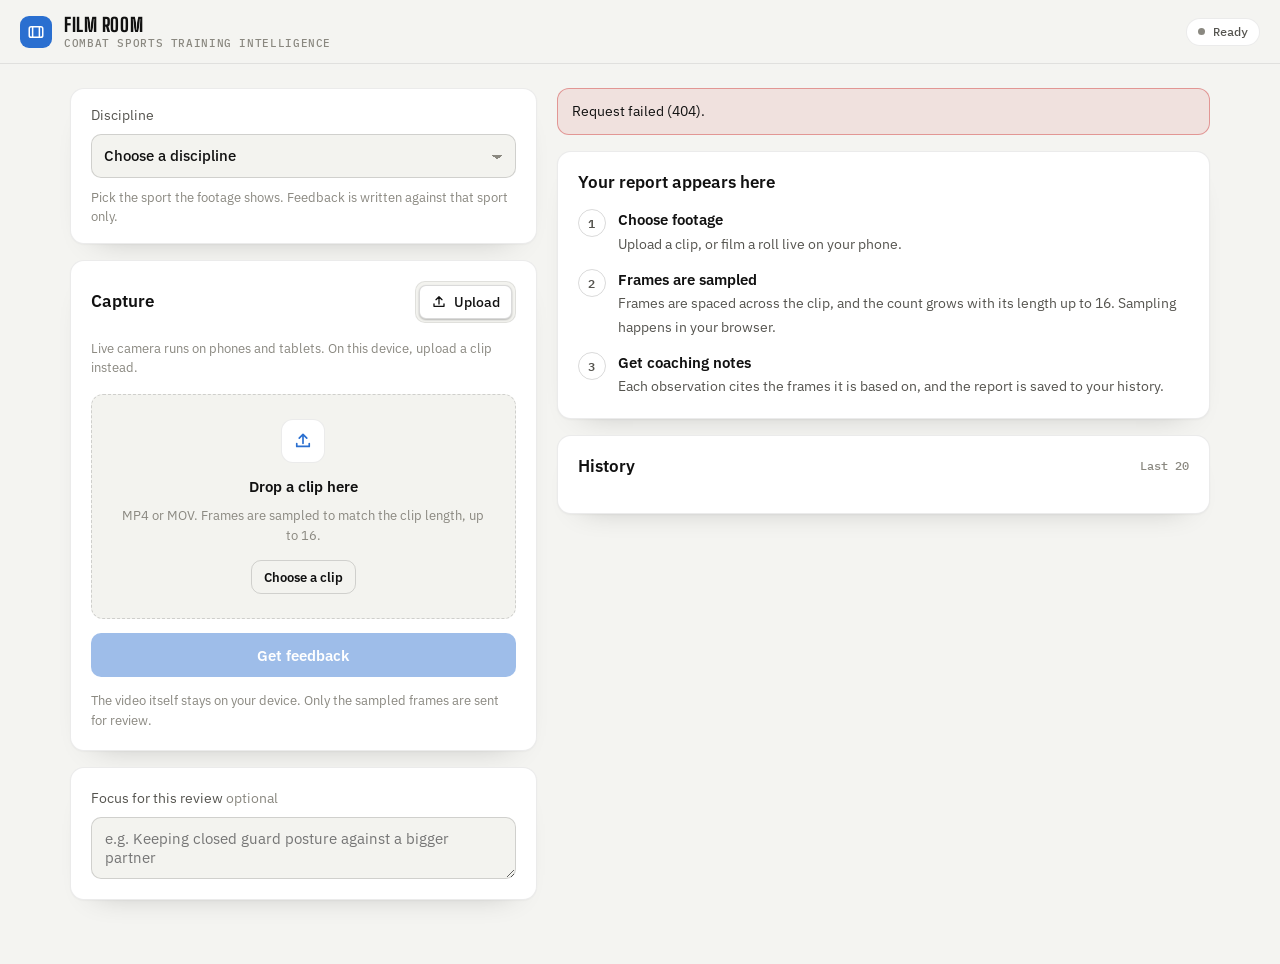
==== commit 762cf2ca: "Add discipline-specific coaching for five combat sports Reviews are written against one sport: boxin" ====
--- a/app/static/index.html
+++ b/app/static/index.html
@@ -37,6 +37,16 @@
       </label>
       <button class="btn" type="submit">Unlock</button>
     </form>
+
+    <div class="card discipline-card">
+      <label class="field">
+        <span>Discipline</span>
+        <select id="discipline" class="select" aria-describedby="disciplineHint">
+          <option value="" disabled selected>Choose a discipline</option>
+        </select>
+      </label>
+      <p id="disciplineHint" class="hint">Pick the sport the footage shows. Feedback is written against that sport only.</p>
+    </div>
 
     <div class="card">
       <div class="card-head">
--- a/app/static/report.css
+++ b/app/static/report.css
@@ -230,3 +230,52 @@
   gap: 12px;
   padding: 0 12px 12px;
 }
+
+/* ---------- discipline and evidence ---------- */
+
+.discipline-card { gap: 10px; padding: 16px 20px; }
+
+.select {
+  width: 100%;
+  min-height: 44px;
+  padding: 0 12px;
+  font: 500 14.5px "IBM Plex Sans", sans-serif;
+  color: var(--text);
+  background: var(--surface-2);
+  border: 1px solid var(--line-strong);
+  border-radius: 10px;
+  appearance: none;
+  background-image: linear-gradient(45deg, transparent 50%, var(--text-3) 50%),
+    linear-gradient(135deg, var(--text-3) 50%, transparent 50%);
+  background-position: calc(100% - 18px) 55%, calc(100% - 13px) 55%;
+  background-size: 5px 5px, 5px 5px;
+  background-repeat: no-repeat;
+  padding-right: 36px;
+}
+.select:focus-visible { outline: 2px solid var(--accent); outline-offset: 2px; }
+
+.chip.discipline {
+  background: var(--surface-2);
+  color: var(--text);
+  box-shadow: inset 0 0 0 1px var(--line-strong);
+}
+
+.evidence {
+  display: grid;
+  gap: 4px;
+  padding: 12px 14px;
+  border-radius: 10px;
+  font-size: 13.5px;
+  line-height: 1.5;
+}
+.evidence strong { font-weight: 600; }
+.evidence p { margin: 0; }
+.evidence-limited {
+  background: var(--warm-soft);
+  color: var(--text);
+}
+.evidence-insufficient {
+  background: var(--surface-2);
+  color: var(--text);
+  box-shadow: inset 0 0 0 1px var(--line-strong);
+}
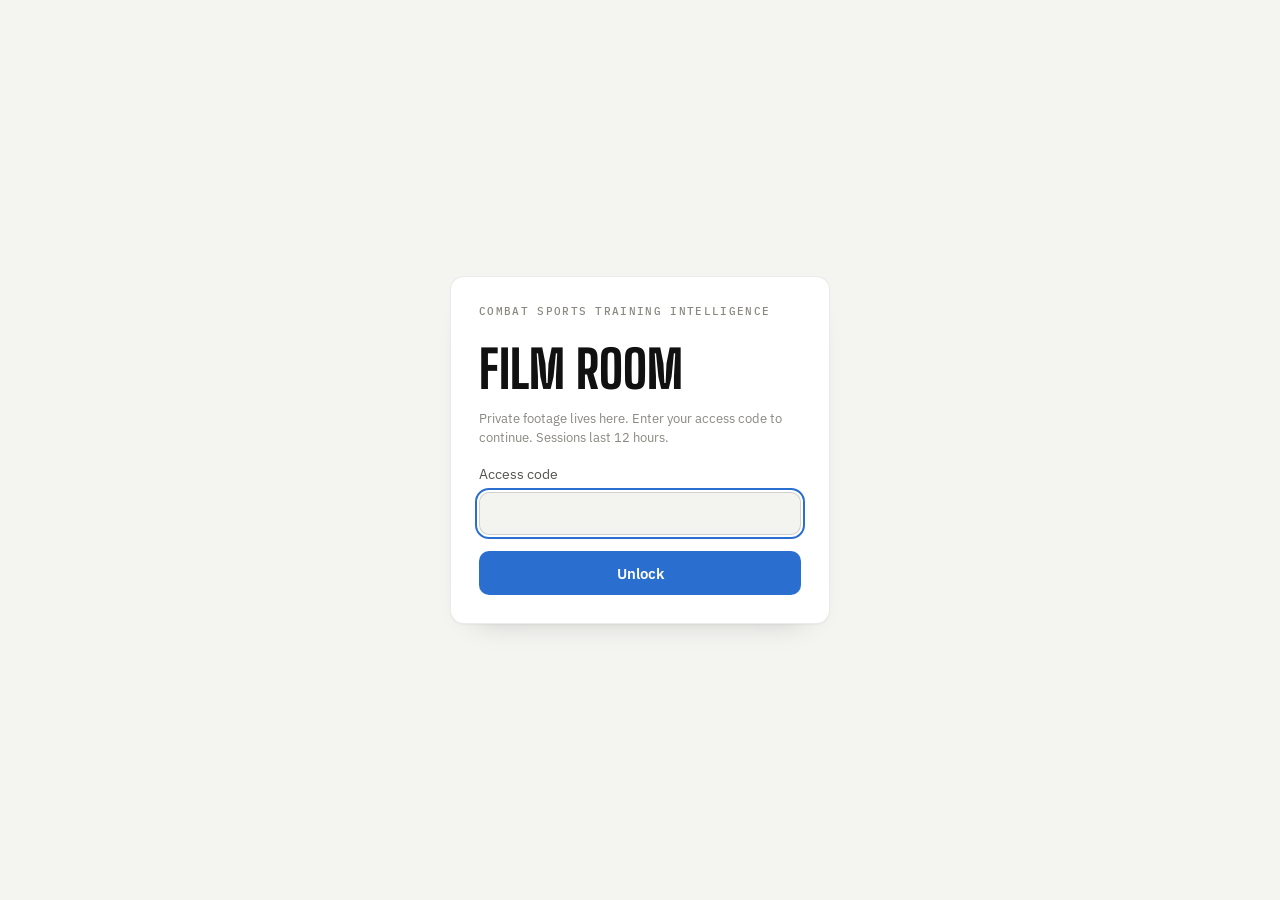
==== commit efed4da3: "Add private video storage, playback, and clickable timestamps Session-based login with an HttpOnly, " ====
--- a/app/static/index.html
+++ b/app/static/index.html
@@ -10,8 +10,26 @@
 <link href="https://fonts.googleapis.com/css2?family=Big+Shoulders+Display:wght@800&family=IBM+Plex+Sans:wght@400;500;600&family=IBM+Plex+Mono:wght@400;500;600&display=swap" rel="stylesheet">
 <link rel="stylesheet" href="app.css">
 <link rel="stylesheet" href="report.css">
+<link rel="stylesheet" href="player.css">
+<link rel="stylesheet" href="workspace.css">
 </head>
 <body>
+
+<section id="login" class="login" hidden aria-labelledby="loginTitle">
+  <form id="loginForm" class="card login-card">
+    <p class="eyebrow">Combat Sports Training Intelligence</p>
+    <h1 id="loginTitle" class="login-title">Film Room</h1>
+    <p class="hint">Private footage lives here. Enter your access code to continue. Sessions last 12 hours.</p>
+    <label class="field">
+      <span>Access code</span>
+      <input id="tokenInput" type="password" autocomplete="current-password" required minlength="1">
+    </label>
+    <button class="btn btn-block" type="submit">Unlock</button>
+    <p id="loginError" class="login-error" role="alert" hidden></p>
+  </form>
+</section>
+
+<div id="appShell" hidden>
 <header class="topbar">
   <div class="brand">
     <span class="mark" aria-hidden="true">
@@ -22,27 +40,22 @@
       <p class="crumb">Combat Sports Training Intelligence</p>
     </div>
   </div>
-  <span id="statusPill" class="pill" data-state="idle" role="status">
-    <span class="pill-dot" aria-hidden="true"></span>
-    <span id="statusText">Ready</span>
-  </span>
+  <div class="topbar-right">
+    <span id="statusPill" class="pill" data-state="idle" role="status">
+      <span class="pill-dot" aria-hidden="true"></span>
+      <span id="statusText">Ready</span>
+    </span>
+    <button id="logoutButton" class="btn btn-ghost btn-sm" type="button">Log out</button>
+  </div>
 </header>
 
 <main class="layout">
   <section class="capture" aria-label="Capture">
-    <form id="gate" class="card" hidden>
-      <label class="field">
-        <span>Access code</span>
-        <input id="tokenInput" type="password" autocomplete="off">
-      </label>
-      <button class="btn" type="submit">Unlock</button>
-    </form>
-
     <div class="card discipline-card">
       <label class="field">
         <span>Discipline</span>
         <select id="discipline" class="select" aria-describedby="disciplineHint">
-          <option value="" disabled selected>Choose a discipline</option>
+          <option value="" selected>Choose a discipline</option>
         </select>
       </label>
       <p id="disciplineHint" class="hint">Pick the sport the footage shows. Feedback is written against that sport only.</p>
@@ -70,11 +83,22 @@
             <svg width="20" height="20" viewBox="0 0 24 24"><path d="M12 15V4m0 0-4.5 4.5M12 4l4.5 4.5M4.5 15v3.5h15V15" fill="none" stroke="currentColor" stroke-width="2" stroke-linecap="round" stroke-linejoin="round"/></svg>
           </span>
           <span class="drop-title">Drop a clip here</span>
-          <span id="dropSub" class="drop-sub">MP4 or MOV. Frames are sampled to match the clip length, up to 16.</span>
+          <span id="dropSub" class="drop-sub">MP4 or MOV, up to 30 minutes and 500 MB.</span>
           <button id="chooseClip" class="btn btn-ghost btn-sm" type="button">Choose a clip</button>
         </div>
-        <input id="clipInput" class="offscreen" type="file" accept="video/*" tabindex="-1">
+        <input id="clipInput" class="offscreen" type="file" accept="video/mp4,video/quicktime,.mp4,.mov" tabindex="-1">
         <video id="clipVideo" class="offscreen" playsinline muted preload="auto"></video>
+
+        <label class="check">
+          <input id="keepVideo" type="checkbox" checked>
+          <span>Keep this video privately for playback. It is deleted automatically after <span id="retentionDays">7</span> days, or sooner if you delete it.</span>
+        </label>
+
+        <label class="field">
+          <span>Athlete to analyze <em>optional</em></span>
+          <input id="athlete" class="text-input" type="text" maxlength="200" placeholder="e.g. the fighter wearing white">
+          <span class="hint">Describe the person to focus on. Feedback is not attributed to anyone the model cannot identify.</span>
+        </label>
 
         <div id="progress" class="progress" hidden>
           <div class="progress-track"><div id="progressBar" class="progress-fill"></div></div>
@@ -83,7 +107,7 @@
         <div id="strip" class="strip" aria-label="Sampled frames"></div>
 
         <button id="reviewClip" class="btn btn-block" type="button" disabled>Get feedback</button>
-        <p class="hint">The video itself stays on your device. Only the sampled frames are sent for review.</p>
+        <p class="hint">Sampled frames are sent to the Claude API for review. The full video is stored only if you keep it, and only on this server.</p>
       </div>
 
       <div id="panelLive" class="stack" hidden>
@@ -105,6 +129,7 @@
           <button id="liveStart" class="btn" type="button">Start camera</button>
           <button id="liveStop" class="btn btn-ghost" type="button" disabled>Stop and review</button>
         </div>
+        <p class="hint">Live sessions are not stored as video. Their report shows frame times but no playback.</p>
       </div>
     </div>
 
@@ -114,9 +139,64 @@
         <textarea id="context" rows="2" maxlength="500" placeholder="e.g. Keeping closed guard posture against a bigger partner"></textarea>
       </label>
     </div>
+
+    <section class="card" aria-labelledby="videosTitle">
+      <div class="card-head">
+        <h2 id="videosTitle">Stored videos</h2>
+        <span class="meta">Deleted after <span class="retention-inline">7</span> days</span>
+      </div>
+      <div id="videoList" class="video-list"></div>
+    </section>
+
+    <section class="card privacy" aria-labelledby="privacyTitle">
+      <h2 id="privacyTitle">Privacy and retention</h2>
+      <ul class="privacy-list">
+        <li>Kept videos are stored privately on this server, are never public, and cannot be opened by address alone.</li>
+        <li>Each kept video is deleted automatically <span class="retention-inline">7</span> days after upload, or sooner if you delete it. Deleting a video keeps its reports, but their playback links stop working.</li>
+        <li>Reports stay in your history until you delete them. Nothing deletes them automatically. You can delete one report, or all reports after a confirmation.</li>
+        <li>Frames sampled from a clip are sent to the Claude API for review. Only the frames, the frame times, and your notes are sent. Anthropic's API data terms apply to them.</li>
+        <li>Live camera sessions send frames only and are not stored as video.</li>
+      </ul>
+    </section>
   </section>
 
+    <section id="playerCard" class="card player-card" aria-label="Video player" hidden>
+      <div class="card-head">
+        <div class="player-title">
+          <p class="eyebrow">Clip</p>
+          <h2 id="playerName">Clip</h2>
+        </div>
+        <button id="deleteVideo" class="btn btn-ghost btn-sm" type="button">Delete video</button>
+      </div>
+      <div class="player">
+        <video id="player" playsinline preload="metadata" aria-label="Stored training clip"></video>
+        <div class="player-bar" role="group" aria-label="Playback controls">
+          <button id="playPause" class="btn btn-sm" type="button" aria-label="Play">Play</button>
+          <button id="replay" class="btn btn-ghost btn-sm" type="button" aria-label="Replay from the start">Replay</button>
+          <button id="skipBack" class="btn btn-ghost btn-sm" type="button" aria-label="Back 5 seconds">-5 s</button>
+          <button id="skipForward" class="btn btn-ghost btn-sm" type="button" aria-label="Forward 5 seconds">+5 s</button>
+          <label class="speed">
+            <span class="sr-only">Playback speed</span>
+            <select id="speed" class="select select-sm">
+              <option value="0.25">0.25x</option>
+              <option value="0.5">0.5x</option>
+              <option value="1" selected>1x</option>
+              <option value="1.5">1.5x</option>
+              <option value="2">2x</option>
+            </select>
+          </label>
+        </div>
+        <div class="seek-row">
+          <span id="timeNow" class="time">0:00.0</span>
+          <input id="seek" class="seek" type="range" min="0" max="0" step="0.05" value="0" aria-label="Seek">
+          <span id="timeTotal" class="time">0:00.0</span>
+        </div>
+        <p id="playerNote" class="hint"></p>
+      </div>
+    </section>
+
   <section class="report" aria-label="Report">
+
     <div id="notice" class="notice" role="alert" hidden></div>
 
     <div id="empty" class="card">
@@ -126,7 +206,7 @@
       <ol class="steps">
         <li><span class="step-num">1</span><div><strong>Choose footage</strong><span>Upload a clip, or film a roll live on your phone.</span></div></li>
         <li><span class="step-num">2</span><div><strong>Frames are sampled</strong><span>Frames are spaced across the clip, and the count grows with its length up to 16. Sampling happens in your browser.</span></div></li>
-        <li><span class="step-num">3</span><div><strong>Get coaching notes</strong><span>Each observation cites the frames it is based on, and the report is saved to your history.</span></div></li>
+        <li><span class="step-num">3</span><div><strong>Get coaching notes</strong><span>Each observation cites frames, and each frame time can be clicked to jump the player to that moment.</span></div></li>
       </ol>
     </div>
 
@@ -145,15 +225,33 @@
       <div id="resultCards" class="cards"></div>
     </article>
 
-    <section class="card">
-      <div class="card-head">
-        <h2>History</h2>
-        <span class="meta">Last 20</span>
+    <section class="card history-card" aria-labelledby="historyTitle">
+      <div class="card-head">
+        <div>
+          <h2 id="historyTitle">History</h2>
+          <p class="hint">Your last 20 reports. Deleting a report does not delete its video.</p>
+        </div>
+        <button id="deleteAllReports" class="btn btn-danger btn-sm" type="button">Delete all reports</button>
       </div>
       <div id="history" class="history-list"></div>
     </section>
   </section>
 </main>
+</div>
+<dialog id="confirmDialog" class="dialog" aria-labelledby="confirmTitle">
+  <form id="confirmForm" method="dialog" class="dialog-form">
+    <h2 id="confirmTitle">Confirm</h2>
+    <p id="confirmBody" class="hint"></p>
+    <label id="confirmPhraseLabel" class="field" hidden>
+      <span id="confirmPhraseText"></span>
+      <input id="confirmPhrase" class="text-input" type="text" autocomplete="off" spellcheck="false">
+    </label>
+    <div class="dialog-actions">
+      <button id="confirmCancel" class="btn btn-ghost" type="button" value="cancel">Cancel</button>
+      <button id="confirmOk" class="btn btn-danger" type="submit" value="ok">Delete</button>
+    </div>
+  </form>
+</dialog>
 <script src="app.js"></script>
 </body>
 </html>
--- a/app/static/player.css
+++ b/app/static/player.css
@@ -0,0 +1,225 @@
+/* Login, video player, stored videos, privacy, and clickable timestamps. Uses the app's tokens. */
+
+.sr-only {
+  position: absolute;
+  width: 1px;
+  height: 1px;
+  overflow: hidden;
+  clip: rect(0 0 0 0);
+  white-space: nowrap;
+}
+
+.topbar-right {
+  display: flex;
+  align-items: center;
+  gap: 10px;
+}
+
+/* ---------- login ---------- */
+
+.login {
+  display: grid;
+  place-items: center;
+  min-height: 100vh;
+  padding: 24px;
+}
+.login-card {
+  width: 100%;
+  max-width: 380px;
+  padding: 28px;
+}
+.login-title {
+  margin: 6px 0 0;
+  font: 800 52px / 0.9 "Big Shoulders Display", sans-serif;
+  text-transform: uppercase;
+}
+.login-error {
+  margin: 0;
+  font-size: 13.5px;
+  color: var(--danger);
+}
+
+.text-input {
+  width: 100%;
+  min-height: 44px;
+  padding: 0 12px;
+  font: 14.5px "IBM Plex Sans", sans-serif;
+  color: var(--text);
+  background: var(--surface-2);
+  border: 1px solid var(--line-strong);
+  border-radius: 10px;
+}
+
+.check {
+  display: flex;
+  align-items: flex-start;
+  gap: 10px;
+  font-size: 13.5px;
+  line-height: 1.5;
+  color: var(--text-2);
+  cursor: pointer;
+}
+.check input {
+  flex: none;
+  width: 18px;
+  height: 18px;
+  margin-top: 2px;
+  accent-color: var(--accent);
+}
+
+.retention-inline { font-variant-numeric: tabular-nums; }
+
+/* ---------- privacy ---------- */
+
+.privacy h2 { font-size: 15px; }
+.privacy-list {
+  display: grid;
+  gap: 8px;
+  margin: 0;
+  padding-left: 18px;
+  font-size: 13.5px;
+  line-height: 1.55;
+  color: var(--text-2);
+}
+
+/* ---------- stored videos ---------- */
+
+.video-list {
+  display: grid;
+  gap: 8px;
+}
+.video-item {
+  display: grid;
+  grid-template-columns: 1fr auto;
+  gap: 8px 12px;
+  align-items: center;
+  padding: 12px 14px;
+  border: 1px solid var(--line);
+  border-radius: 12px;
+  background: var(--surface-2);
+}
+.video-name {
+  overflow: hidden;
+  font-size: 14px;
+  font-weight: 600;
+  text-overflow: ellipsis;
+  white-space: nowrap;
+}
+.video-meta {
+  font: 500 11.5px "IBM Plex Mono", monospace;
+  color: var(--text-3);
+  font-variant-numeric: tabular-nums;
+}
+.video-actions {
+  display: flex;
+  gap: 6px;
+}
+
+/* ---------- player ---------- */
+
+.player-card {
+  position: sticky;
+  top: 88px;
+  z-index: 2;
+  gap: 12px;
+}
+.player-title { min-width: 0; }
+.player-title h2 {
+  overflow: hidden;
+  max-width: 100%;
+  font-size: 15px;
+  text-overflow: ellipsis;
+  white-space: nowrap;
+}
+.player {
+  display: grid;
+  gap: 10px;
+}
+.player video {
+  display: block;
+  width: 100%;
+  max-height: 46vh;
+  border-radius: 12px;
+  background: #000;
+}
+.player-bar {
+  display: flex;
+  flex-wrap: wrap;
+  align-items: center;
+  gap: 6px;
+}
+.player-bar .btn-sm { min-width: 62px; }
+.speed { margin-left: auto; }
+.select-sm {
+  width: auto;
+  min-height: 34px;
+  padding-right: 30px;
+  font-size: 13px;
+}
+.seek-row {
+  display: grid;
+  grid-template-columns: auto 1fr auto;
+  align-items: center;
+  gap: 10px;
+}
+.time {
+  font: 500 12px "IBM Plex Mono", monospace;
+  color: var(--text-2);
+  font-variant-numeric: tabular-nums;
+  white-space: nowrap;
+}
+.seek {
+  width: 100%;
+  accent-color: var(--accent);
+}
+.player-card .hint:empty { display: none; }
+
+/* ---------- clickable frame references ---------- */
+
+.ref-link {
+  cursor: pointer;
+  border: 1px solid var(--line-strong);
+  background: var(--surface-2);
+  color: var(--accent);
+  font: 500 11.5px "IBM Plex Mono", monospace;
+  font-variant-numeric: tabular-nums;
+  min-height: 28px;
+  padding: 0 10px;
+  border-radius: 7px;
+}
+.ref-link:hover { background: var(--accent-soft); }
+.ref-link[aria-pressed="true"] {
+  background: var(--accent);
+  border-color: var(--accent);
+  color: var(--accent-ink);
+}
+.ref-link:focus-visible { outline: 2px solid var(--accent); outline-offset: 2px; }
+
+/* ---------- athlete banner ---------- */
+
+.athlete-banner {
+  display: grid;
+  gap: 4px;
+  padding: 12px 14px;
+  border-radius: 10px;
+  background: var(--warm-soft);
+  font-size: 13.5px;
+  line-height: 1.5;
+}
+.athlete-banner strong { font-weight: 600; }
+.athlete-banner p { margin: 0; }
+.athlete-identified {
+  background: var(--accent-soft);
+}
+
+/* ---------- responsive ---------- */
+
+@media (max-width: 900px) {
+  .player-card {
+    position: static;
+  }
+}
+@media (max-width: 560px) {
+  .seek-row { grid-template-columns: auto 1fr auto; gap: 8px; }
+  .speed { margin-left: 0; }
+}
--- a/app/static/workspace.css
+++ b/app/static/workspace.css
@@ -0,0 +1,153 @@
+/* Workspace layout: capture, player, and report. Loaded last so it overrides earlier layout rules.
+
+   Phones: one column. Capture, then the player, then the report, so the player sits
+   above the feedback.
+   Medium screens: the player sits above the report on the right.
+   Wide screens: capture, player, and report side by side while the player is open. */
+
+.layout {
+  display: flex;
+  flex-direction: column;
+  gap: 20px;
+  max-width: 1320px;
+}
+
+.capture,
+.report,
+.player-card {
+  min-width: 0;
+}
+
+@media (min-width: 900px) {
+  .layout {
+    display: grid;
+    grid-template-columns: minmax(0, 5fr) minmax(0, 7fr);
+    grid-template-areas: "capture report";
+    align-items: start;
+  }
+  .layout.has-player {
+    grid-template-areas:
+      "capture stage"
+      "capture report";
+    grid-template-rows: auto 1fr;
+  }
+  .capture { grid-area: capture; position: sticky; top: 88px; max-height: calc(100vh - 108px); overflow-y: auto; padding-right: 4px; }
+  .report { grid-area: report; }
+  .player-card {
+    grid-area: stage;
+    position: sticky;
+    top: 88px;
+    align-self: start;
+    max-height: calc(100vh - 108px);
+    overflow-y: auto;
+  }
+}
+
+@media (min-width: 1280px) {
+  .layout.has-player {
+    grid-template-columns: 340px minmax(0, 1fr) minmax(0, 1.15fr);
+    grid-template-areas: "capture stage report";
+    grid-template-rows: auto;
+  }
+  .layout.has-player .capture { position: sticky; }
+}
+
+.player-card .player video {
+  max-height: 48vh;
+}
+
+/* Timestamps read like buttons, not like labels. */
+.ref-link {
+  display: inline-flex;
+  align-items: center;
+  gap: 6px;
+  min-height: 34px;
+  padding: 0 12px;
+  border-radius: 999px;
+  font-size: 12px;
+}
+.ref-link::before {
+  content: "";
+  width: 0;
+  height: 0;
+  border-left: 6px solid currentColor;
+  border-top: 4px solid transparent;
+  border-bottom: 4px solid transparent;
+}
+.ref-link:hover { border-color: var(--accent); }
+
+/* The observation or finding behind a timestamp that was just clicked. */
+.is-source {
+  background: var(--accent-soft) !important;
+  box-shadow: inset 0 0 0 1px var(--accent);
+  animation: source-flash 0.9s ease-out;
+}
+@keyframes source-flash {
+  from { box-shadow: inset 0 0 0 2px var(--accent); }
+  to { box-shadow: inset 0 0 0 1px var(--accent); }
+}
+
+.athlete-warning {
+  background: var(--warm-soft);
+}
+.athlete-caution {
+  font-weight: 600;
+}
+.athlete-banner .frame-refs { margin-top: 4px; }
+
+/* Destructive actions and their confirmation dialog. */
+.btn-danger {
+  background: var(--danger);
+  color: #ffffff;
+  border-color: transparent;
+  box-shadow: none;
+}
+.btn-danger:hover:not(:disabled) {
+  background: color-mix(in srgb, var(--danger) 88%, #000);
+}
+
+.report-actions {
+  display: flex;
+  flex-wrap: wrap;
+  gap: 8px;
+  margin-bottom: 4px;
+}
+
+.dialog {
+  width: min(440px, calc(100vw - 32px));
+  padding: 0;
+  border: 1px solid var(--line-strong);
+  border-radius: 18px;
+  background: var(--surface);
+  color: var(--text);
+  box-shadow: 0 30px 60px -20px rgba(0, 0, 0, 0.6);
+}
+.dialog::backdrop {
+  background: rgba(0, 0, 0, 0.6);
+}
+.dialog-form {
+  display: grid;
+  gap: 14px;
+  padding: 22px;
+}
+.dialog-form h2 {
+  font-size: 18px;
+}
+.dialog-form .hint {
+  font-size: 14px;
+  color: var(--text-2);
+}
+.dialog-actions {
+  display: flex;
+  justify-content: flex-end;
+  gap: 10px;
+  flex-wrap: wrap;
+}
+
+.history-card .card-head .hint {
+  margin-top: 4px;
+}
+
+.player-card .card-head {
+  align-items: flex-start;
+}
